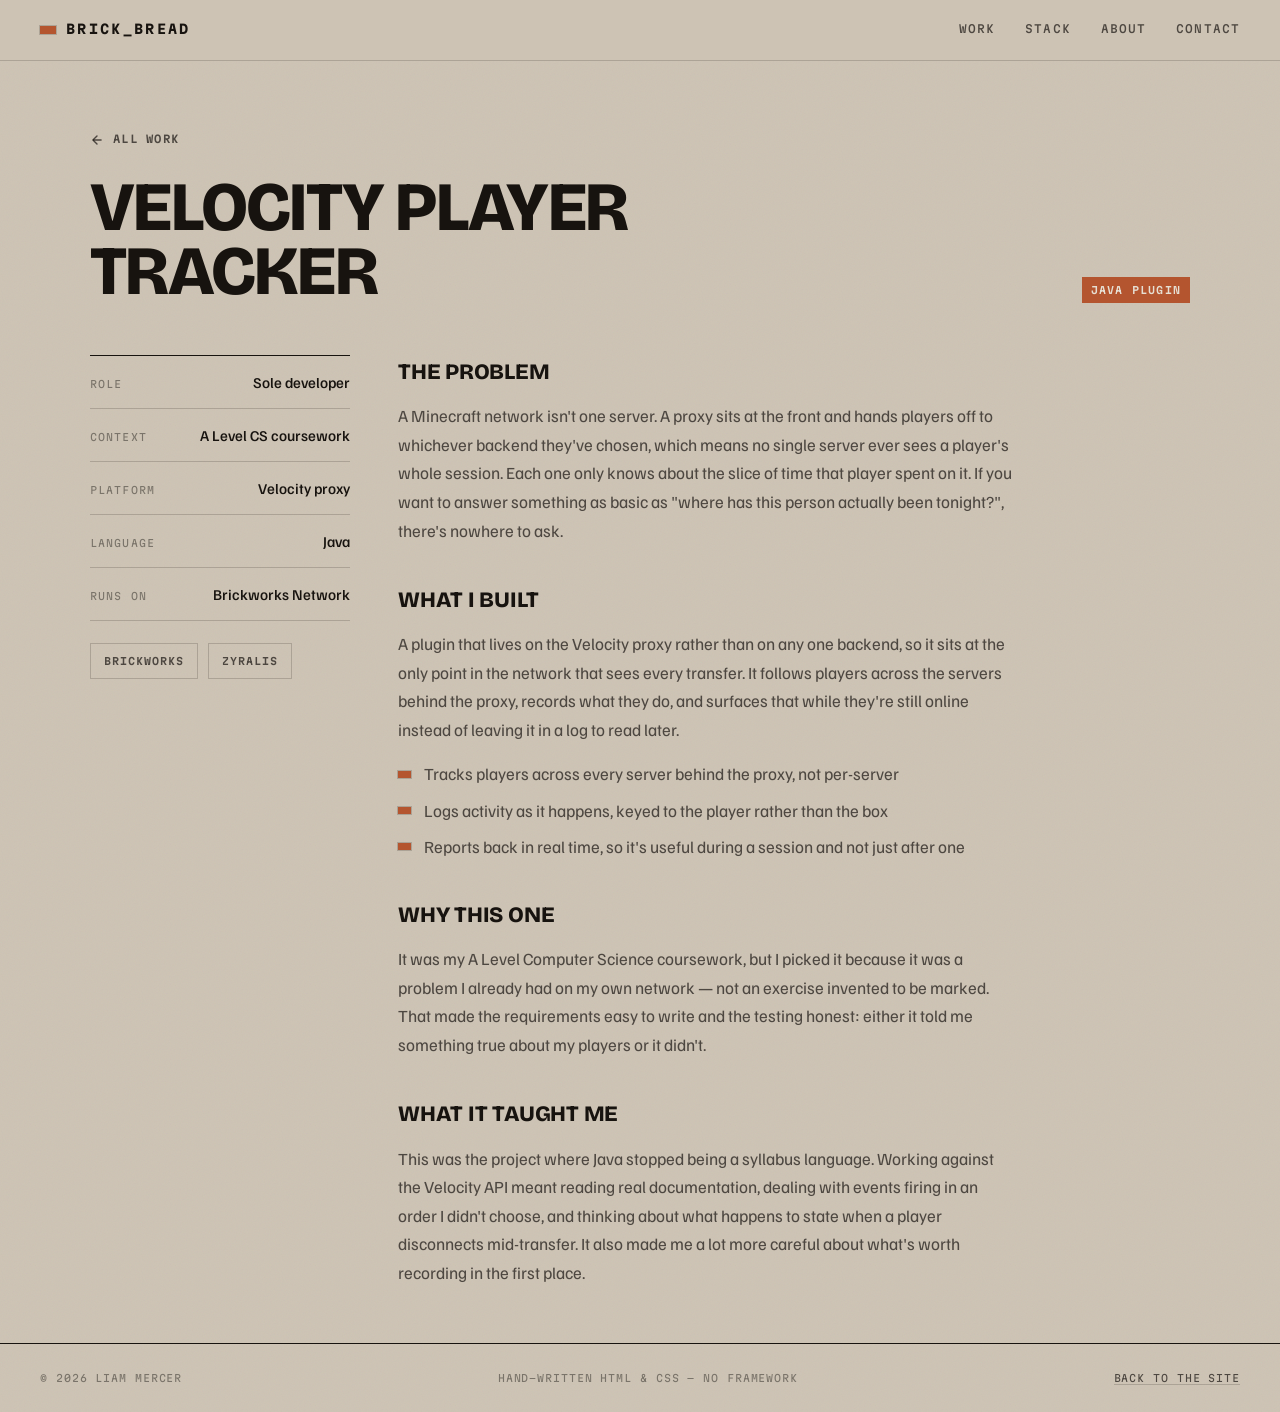
==== projects/index.html @ 7c5bc6f1 "Build personal site: annotated brick wall in fired clay Static, hand-written site for brick_bread — " ====
<!DOCTYPE html>
<html lang="en-GB">
<head>
<meta charset="utf-8">
<meta name="viewport" content="width=device-width, initial-scale=1">
<title>Write-ups — brick_bread</title>
<meta name="description" content="Longer write-ups on the Velocity Player Tracker, Brickworks Network and Zyralis Network.">
<meta name="theme-color" content="#cdc3b4">
<link rel="icon" href="../assets/favicon.svg" type="image/svg+xml">
<link rel="preconnect" href="https://fonts.googleapis.com">
<link rel="preconnect" href="https://fonts.gstatic.com" crossorigin>
<link href="https://fonts.googleapis.com/css2?family=Bricolage+Grotesque:opsz,wght@12..96,400;12..96,700;12..96,800&family=Familjen+Grotesk:wght@400;500;600&family=Martian+Mono:wght@400;500;600;700&display=swap" rel="stylesheet">
<link rel="stylesheet" href="../styles.css">
</head>
<body>

<a class="bb-skip" href="#main">Skip to content</a>

<header class="bb-nav">
  <a class="bb-wordmark" href="../">brick_bread</a>
  <nav class="bb-navlinks" aria-label="Sections">
    <a class="bb-navlink" href="../#work">Work</a>
    <a class="bb-navlink" href="../#stack">Stack</a>
    <a class="bb-navlink" href="../#about">About</a>
    <a class="bb-navlink" href="../#contact">Contact</a>
  </nav>
  <button class="bb-burger" id="bb-burger" aria-label="Open menu" aria-expanded="false" aria-controls="bb-sheet">
    <svg width="20" height="20" viewBox="0 0 24 24" fill="none" stroke="currentColor" stroke-width="2" aria-hidden="true"><path d="M3 6h18M3 12h18M3 18h18"/></svg>
  </button>
</header>

<div id="bb-sheet">
  <a href="../#work">Work</a>
  <a href="../#stack">Stack</a>
  <a href="../#about">About</a>
  <a href="../#contact">Contact</a>
</div>

<main id="main" class="bb-wrap">

<!-- ==================== VELOCITY PLAYER TRACKER ==================== -->
<article class="bb-case" id="tracker">
  <a class="bb-back" href="../#work">
    <svg width="14" height="14" viewBox="0 0 24 24" fill="none" stroke="currentColor" stroke-width="2.4" stroke-linecap="round" stroke-linejoin="round" aria-hidden="true"><path d="M19 12H6"/><path d="M12 19l-7-7 7-7"/></svg>
    All work
  </a>

  <div class="bb-case-head">
    <h1 class="bb-display">Velocity Player Tracker</h1>
    <span class="bb-role bb-role-clay">Java plugin</span>
  </div>

  <div class="bb-case-body">
    <aside class="bb-case-aside">
      <dl class="bb-spec">
        <div><dt>Role</dt><dd>Sole developer</dd></div>
        <div><dt>Context</dt><dd>A Level CS coursework</dd></div>
        <div><dt>Platform</dt><dd>Velocity proxy</dd></div>
        <div><dt>Language</dt><dd>Java</dd></div>
        <div><dt>Runs on</dt><dd>Brickworks Network</dd></div>
      </dl>
      <nav class="bb-case-switch" style="margin-top:22px;" aria-label="Other write-ups">
        <a href="#brickworks">Brickworks</a>
        <a href="#zyralis">Zyralis</a>
      </nav>
    </aside>

    <div class="bb-case-prose">
      <h2>The problem</h2>
      <p>
        A Minecraft network isn't one server. A proxy sits at the front and hands players
        off to whichever backend they've chosen, which means no single server ever sees a
        player's whole session. Each one only knows about the slice of time that player
        spent on it. If you want to answer something as basic as "where has this person
        actually been tonight?", there's nowhere to ask.
      </p>

      <h2>What I built</h2>
      <p>
        A plugin that lives on the Velocity proxy rather than on any one backend, so it
        sits at the only point in the network that sees every transfer. It follows players
        across the servers behind the proxy, records what they do, and surfaces that
        while they're still online instead of leaving it in a log to read later.
      </p>
      <ul>
        <li>Tracks players across every server behind the proxy, not per-server</li>
        <li>Logs activity as it happens, keyed to the player rather than the box</li>
        <li>Reports back in real time, so it's useful during a session and not just after one</li>
      </ul>

      <h2>Why this one</h2>
      <p>
        It was my A Level Computer Science coursework, but I picked it because it was a
        problem I already had on my own network — not an exercise invented to be marked.
        That made the requirements easy to write and the testing honest: either it told
        me something true about my players or it didn't.
      </p>

      <h2>What it taught me</h2>
      <p>
        This was the project where Java stopped being a syllabus language. Working against
        the Velocity API meant reading real documentation, dealing with events firing in an
        order I didn't choose, and thinking about what happens to state when a player
        disconnects mid-transfer. It also made me a lot more careful about what's worth
        recording in the first place.
      </p>
    </div>
  </div>
</article>

<!-- ==================== BRICKWORKS NETWORK ==================== -->
<article class="bb-case" id="brickworks">
  <a class="bb-back" href="../#work">
    <svg width="14" height="14" viewBox="0 0 24 24" fill="none" stroke="currentColor" stroke-width="2.4" stroke-linecap="round" stroke-linejoin="round" aria-hidden="true"><path d="M19 12H6"/><path d="M12 19l-7-7 7-7"/></svg>
    All work
  </a>

  <div class="bb-case-head">
    <h1 class="bb-display">Brickworks Network</h1>
    <span class="bb-role">Owner</span>
  </div>

  <div class="bb-case-body">
    <aside class="bb-case-aside">
      <dl class="bb-spec">
        <div><dt>Role</dt><dd>Owner &amp; developer</dd></div>
        <div><dt>Status</dt><dd>Ongoing</dd></div>
        <div><dt>Logic</dt><dd>Skript</dd></div>
        <div><dt>Front door</dt><dd>Velocity proxy</dd></div>
        <div><dt>I handle</dt><dd>Dev · hosting · content</dd></div>
      </dl>
      <nav class="bb-case-switch" style="margin-top:22px;" aria-label="Other write-ups">
        <a href="#tracker">Player Tracker</a>
        <a href="#zyralis">Zyralis</a>
      </nav>
    </aside>

    <div class="bb-case-prose">
      <h2>What it is</h2>
      <p>
        My own Minecraft network — the thing every other item on this site connects back
        to. There's no team to hand parts of it to, so I do all of it: the server logic,
        the hosting, and the content that gives anyone a reason to join in the first place.
      </p>

      <h2>Building it</h2>
      <p>
        The gameplay systems are written in Skript, which is where most of my server-side
        logic lives. A Velocity proxy sits in front as the front door, and everything runs
        on infrastructure I look after myself rather than a panel someone else controls.
      </p>
      <ul>
        <li>Custom server systems written and maintained in Skript</li>
        <li>Hosting, updates and uptime — including the parts that break at inconvenient times</li>
        <li>Content and media made around the network, not bolted on afterwards</li>
      </ul>

      <h2>Running it</h2>
      <p>
        Owning a network is mostly the unglamorous half: working out why something died,
        deciding whether a feature is worth the maintenance it will cost, and keeping
        players informed when it's down. Doing development and community at the same time
        means I feel the consequences of my own technical decisions quite quickly.
      </p>

      <h2>What it taught me</h2>
      <p>
        Almost everything I know about systems came from here. Self-hosting Brickworks is
        what pushed me into Linux, Docker and networking properly, and it's the reason I
        write code with "what happens when this fails at 2am" in mind.
      </p>
    </div>
  </div>
</article>

<!-- ==================== ZYRALIS NETWORK ==================== -->
<article class="bb-case" id="zyralis">
  <a class="bb-back" href="../#work">
    <svg width="14" height="14" viewBox="0 0 24 24" fill="none" stroke="currentColor" stroke-width="2.4" stroke-linecap="round" stroke-linejoin="round" aria-hidden="true"><path d="M19 12H6"/><path d="M12 19l-7-7 7-7"/></svg>
    All work
  </a>

  <div class="bb-case-head">
    <h1 class="bb-display">Zyralis Network</h1>
    <span class="bb-role">Media &amp; GM</span>
  </div>

  <div class="bb-case-body">
    <aside class="bb-case-aside">
      <dl class="bb-spec">
        <div><dt>Role</dt><dd>Media Manager</dd></div>
        <div><dt>Also</dt><dd>General Manager</dd></div>
        <div><dt>Status</dt><dd>Ongoing</dd></div>
        <div><dt>Focus</dt><dd>Content · community · ops</dd></div>
      </dl>
      <nav class="bb-case-switch" style="margin-top:22px;" aria-label="Other write-ups">
        <a href="#tracker">Player Tracker</a>
        <a href="#brickworks">Brickworks</a>
      </nav>
    </aside>

    <div class="bb-case-prose">
      <h2>The role</h2>
      <p>
        I'm Media Manager and one of the General Managers at Zyralis. The media half is
        content direction — deciding what gets made, how the network presents itself, and
        keeping that consistent. The GM half is the day-to-day of actually running a
        network with other people in it.
      </p>

      <h2>What I do</h2>
      <ul>
        <li>Set and hold the content direction across the network's media</li>
        <li>Work with the community directly, rather than through announcements only</li>
        <li>Handle day-to-day operations and the decisions that can't wait for a meeting</li>
      </ul>

      <h2>Why it's different to Brickworks</h2>
      <p>
        On Brickworks I answer to myself. At Zyralis I'm working inside someone else's
        network with a team, which means writing things down, agreeing on direction before
        acting, and handing work over cleanly. It's been the more useful of the two for
        learning how to work with people instead of just around them.
      </p>

      <h2>What it taught me</h2>
      <p>
        That the community side isn't separate from the technical side. A feature nobody
        understands might as well not exist, and an outage handled well costs you less
        than a quiet one handled badly.
      </p>
    </div>
  </div>
</article>

</main>

<footer class="bb-foot">
  <span>© 2026 Liam Mercer</span>
  <span>Hand-written HTML &amp; CSS — no framework</span>
  <span><a href="../">Back to the site</a></span>
</footer>

<script src="../script.js" defer></script>
</body>
</html>
---- styles.css ----
/* ==========================================================================
   brick_bread — personal site
   Direction: "node graph in fired clay". The page is the network, drawn.
   Ground is mortar-grey stock; the accent is a structural material, not trim.
   ========================================================================== */

:root {
  /* --- material palette --- */
  --kiln:    #17130f;   /* fired-black ink */
  --kiln-70: rgba(23, 19, 15, .70);
  --kiln-45: rgba(23, 19, 15, .45);
  --kiln-18: rgba(23, 19, 15, .18);
  --kiln-08: rgba(23, 19, 15, .08);

  --mortar:   #cdc3b4;  /* page ground — dusty mortar, not paper */
  --slip:     #e6dfd3;  /* raised / lit surface */
  --slip-hot: #ece6dc;  /* hover surface */

  --clay:      #b4552f; /* fired brick face — the primary accent */
  --clay-lit:  #c9663c; /* top face, light side */
  --clay-mid:  #a04a28; /* left face */
  --clay-dark: #7d3a20; /* right face, shadow side */

  --slate:      #3f6d8c; /* the cool layer: proxy, links, live state */
  --slate-lit:  #4f80a1;
  --slate-dark: #2c5570;

  /* --- type --- */
  --display: 'Bricolage Grotesque', 'Arial Black', sans-serif;
  --body:    'Familjen Grotesk', system-ui, sans-serif;
  --mono:    'Martian Mono', ui-monospace, monospace;

  /* --- measure --- */
  --gutter: 40px;
  --max: 1180px;
}

* { box-sizing: border-box; }

html {
  scroll-behavior: smooth;
  -webkit-text-size-adjust: 100%;
}

body {
  margin: 0;
  background: var(--mortar);
  color: var(--kiln);
  font-family: var(--body);
  font-size: 17px;
  line-height: 1.6;
  overflow-x: hidden;
  /* chipboard tooth: a fine grain over the whole ground */
  background-image: url("data:image/svg+xml,%3Csvg xmlns='http://www.w3.org/2000/svg' width='140' height='140'%3E%3Cfilter id='n'%3E%3CfeTurbulence type='fractalNoise' baseFrequency='.82' numOctaves='3'/%3E%3C/filter%3E%3Crect width='140' height='140' filter='url(%23n)' opacity='.055'/%3E%3C/svg%3E");
}

::selection { background: var(--clay); color: var(--slip); }

img, svg { max-width: 100%; }
a { color: inherit; }

:focus-visible {
  outline: 2px solid var(--clay);
  outline-offset: 3px;
}

.bb-skip {
  position: absolute;
  left: -9999px;
  top: 0;
  background: var(--kiln);
  color: var(--slip);
  font-family: var(--mono);
  font-size: 11px;
  letter-spacing: .1em;
  text-transform: uppercase;
  padding: 12px 18px;
  z-index: 200;
  text-decoration: none;
}
.bb-skip:focus { left: 12px; top: 12px; }

/* --------------------------------------------------------------------------
   Shared type roles
   -------------------------------------------------------------------------- */

.bb-display {
  font-family: var(--display);
  font-weight: 800;
  line-height: .92;
  letter-spacing: -.025em;
  text-transform: uppercase;
  margin: 0;
}

.bb-mono {
  font-family: var(--mono);
  font-size: 11px;
  font-weight: 500;
  letter-spacing: .06em;
  text-transform: uppercase;
}

/* section eyebrow: a tiny brick, the name, a mortar joint, then real meta */
.bb-eyebrow {
  display: flex;
  align-items: center;
  gap: 14px;
  margin: 0 0 34px;
  color: var(--kiln-70);
}
.bb-eyebrow::before {
  content: "";
  flex: none;
  width: 18px;
  height: 9px;
  background: var(--clay);
  box-shadow: 0 0 0 1px var(--kiln-18);
}
.bb-eyebrow-name { color: var(--kiln); font-weight: 700; letter-spacing: .12em; }
.bb-eyebrow-rule { flex: 1; height: 1px; background: var(--kiln-18); }
.bb-eyebrow-meta { flex: none; }

/* --------------------------------------------------------------------------
   Layout scaffold
   -------------------------------------------------------------------------- */

.bb-wrap {
  max-width: var(--max);
  margin: 0 auto;
  padding: 0 var(--gutter);
}

/* Each section sits in its own .bb-wrap so the joints between them can run
   full-bleed, which means sections are never siblings — the gap between two
   sections is this padding twice, with the hairline landing in the middle. */
.bb-section { padding: 96px 0; position: relative; }

.bb-joint { height: 1px; background: var(--kiln-18); margin: 0; border: 0; }

/* --------------------------------------------------------------------------
   Nav
   -------------------------------------------------------------------------- */

.bb-nav {
  position: sticky;
  top: 0;
  z-index: 60;
  display: flex;
  align-items: center;
  justify-content: space-between;
  gap: 20px;
  padding: 16px var(--gutter);
  background: var(--mortar);
  border-bottom: 1px solid var(--kiln-18);
}

.bb-wordmark {
  font-family: var(--mono);
  font-size: 13px;
  font-weight: 700;
  letter-spacing: .18em;
  text-transform: uppercase;
  text-decoration: none;
  display: inline-flex;
  align-items: center;
  gap: 10px;
}
.bb-wordmark::before {
  content: "";
  width: 16px;
  height: 8px;
  background: var(--clay);
  box-shadow: 0 0 0 1px var(--kiln-18);
}

.bb-navlinks { display: flex; align-items: center; gap: 30px; }

.bb-navlink {
  font-family: var(--mono);
  font-size: 11px;
  font-weight: 500;
  letter-spacing: .1em;
  text-transform: uppercase;
  text-decoration: none;
  color: var(--kiln-70);
  padding: 4px 0;
  border-bottom: 2px solid transparent;
  transition: color .15s linear, border-color .15s linear;
}
.bb-navlink:hover,
.bb-navlink[aria-current="true"] {
  color: var(--kiln);
  border-bottom-color: var(--clay);
}

.bb-burger {
  display: none;
  background: transparent;
  border: 1px solid var(--kiln-18);
  color: var(--kiln);
  padding: 9px;
  line-height: 0;
  cursor: pointer;
}

#bb-sheet {
  display: none;
  position: sticky;
  top: 57px;
  z-index: 59;
  background: var(--slip);
  border-bottom: 1px solid var(--kiln-18);
  padding: 8px var(--gutter) 18px;
}
#bb-sheet a {
  display: block;
  font-family: var(--mono);
  font-size: 12px;
  letter-spacing: .12em;
  text-transform: uppercase;
  text-decoration: none;
  padding: 15px 2px;
  border-bottom: 1px solid var(--kiln-08);
}
#bb-sheet.bb-open { display: block; }

/* --------------------------------------------------------------------------
   Hero — thesis left, the stack right
   -------------------------------------------------------------------------- */

.bb-hero {
  display: grid;
  grid-template-columns: minmax(0, 1fr) minmax(0, 1.05fr);
  gap: 56px;
  align-items: center;
  padding: 92px 0 104px;
}

.bb-hero-kicker {
  display: flex;
  flex-wrap: wrap;
  gap: 8px 12px;
  color: var(--kiln-70);
  margin: 0 0 26px;
}
.bb-hero-kicker b { color: var(--kiln); font-weight: 700; }
.bb-hero-kicker span[aria-hidden] { color: var(--clay); }

.bb-hero h1 { font-size: clamp(46px, 6.2vw, 90px); max-width: 13ch; }
.bb-hero h1 em { font-style: normal; color: var(--clay); }

.bb-lede {
  font-size: clamp(17px, 1.35vw, 19px);
  line-height: 1.62;
  color: var(--kiln-70);
  max-width: 46ch;
  margin: 26px 0 0;
}
.bb-lede strong { color: var(--kiln); font-weight: 600; }

.bb-actions { display: flex; flex-wrap: wrap; gap: 12px; margin-top: 34px; }

/* buttons: hard-edged pressed slabs — no glow, no radius */
.bb-btn {
  font-family: var(--mono);
  font-size: 11px;
  font-weight: 600;
  letter-spacing: .12em;
  text-transform: uppercase;
  text-decoration: none;
  padding: 15px 24px;
  display: inline-flex;
  align-items: center;
  gap: 10px;
  border: 1px solid var(--kiln);
  transition: transform .12s linear, box-shadow .12s linear, background .12s linear;
}
.bb-btn-solid {
  background: var(--clay);
  color: var(--slip);
  box-shadow: 4px 4px 0 var(--kiln);
}
.bb-btn-solid:hover { transform: translate(2px, 2px); box-shadow: 2px 2px 0 var(--kiln); }
.bb-btn-solid:active { transform: translate(4px, 4px); box-shadow: 0 0 0 var(--kiln); }

.bb-btn-ghost {
  background: transparent;
  color: var(--kiln);
  box-shadow: 4px 4px 0 var(--kiln-18);
}
.bb-btn-ghost:hover { background: var(--slip); transform: translate(2px, 2px); box-shadow: 2px 2px 0 var(--kiln-18); }

/* --------------------------------------------------------------------------
   Signature: the annotated wall (axonometric, five courses)
   -------------------------------------------------------------------------- */

.bb-stack-fig { margin: 0; position: relative; }
.bb-stack { display: block; width: 100%; height: auto; overflow: visible; }

/* Hover slides a course out of the wall toward the viewer, along the same axis
   as the brick's depth. It has to move this way rather than straight up: SVG
   paints in document order, so a course lifted upward would slide behind the
   one above it. Sliding out means it correctly overlaps the courses below. */
.bb-brick-body { transition: transform .22s cubic-bezier(.2, .7, .2, 1); }
.bb-brick:hover .bb-brick-body { transform: translate(-15px, 9px); }

.bb-face { stroke: var(--kiln); stroke-width: 1; stroke-linejoin: round; }
.bb-face-top   { fill: var(--clay-lit); }
.bb-face-left  { fill: var(--clay-mid); }
.bb-face-right { fill: var(--clay-dark); }

/* the proxy course is a different material — it isn't a game server */
.bb-brick-proxy .bb-face-top   { fill: var(--slate-lit); }
.bb-brick-proxy .bb-face-left  { fill: var(--slate); }
.bb-brick-proxy .bb-face-right { fill: var(--slate-dark); }

.bb-leader { stroke: var(--kiln-45); stroke-width: 1; fill: none; }
.bb-brick:hover .bb-leader { stroke: var(--kiln); }

/* Sizes are in viewBox units, not screen px: the 704-unit drawing renders into a
   ~535px column, so everything here lands about 0.76x smaller than it reads. */
.bb-anno-num {
  font-family: var(--mono);
  font-size: 14px;
  font-weight: 700;
  letter-spacing: .06em;
  fill: var(--clay);
}
.bb-anno-name {
  font-family: var(--mono);
  font-size: 16px;
  font-weight: 700;
  letter-spacing: .06em;
  fill: var(--kiln);
}
.bb-anno-sub { font-family: var(--body); font-size: 17px; fill: var(--kiln-70); }

.bb-stack-note {
  font-family: var(--mono);
  font-size: 10.5px;
  letter-spacing: .07em;
  text-transform: uppercase;
  color: var(--kiln-70);
  margin: 18px 0 0;
  padding-top: 14px;
  border-top: 1px solid var(--kiln-18);
  display: flex;
  align-items: center;
  gap: 10px;
}
.bb-dot { flex: none; width: 7px; height: 7px; background: var(--slate); border-radius: 50%; }

/* mobile twin of the annotations — read once per viewport */
.bb-stack-list { display: none; list-style: none; margin: 22px 0 0; padding: 0; }
.bb-stack-list li {
  display: flex;
  gap: 12px;
  align-items: baseline;
  padding: 11px 0;
  border-top: 1px solid var(--kiln-18);
}
.bb-stack-list b {
  font-family: var(--mono);
  font-size: 11.5px;
  letter-spacing: .08em;
  text-transform: uppercase;
}
.bb-stack-list span { color: var(--kiln-70); font-size: 14.5px; }
.bb-stack-list i {
  font-family: var(--mono);
  font-style: normal;
  font-size: 10px;
  color: var(--clay);
  flex: none;
  padding-top: 2px;
}

/* --------------------------------------------------------------------------
   Work — laid in running bond
   -------------------------------------------------------------------------- */

.bb-bond { display: grid; gap: 22px; }

.bb-course { display: grid; grid-template-columns: repeat(2, minmax(0, 1fr)); gap: 22px; }

/* one long brick — a soldier course */
.bb-course-single { grid-template-columns: minmax(0, 1fr); }

/* the next course carries its joint off-centre, so no two courses line up. Same
   reason a wall is laid in running bond and not stack bond: staggered joints. */
.bb-course-bond { grid-template-columns: minmax(0, .86fr) minmax(0, 1.14fr); }

.bb-card {
  display: flex;
  flex-direction: column;
  gap: 14px;
  text-decoration: none;
  background: var(--slip);
  border: 1px solid var(--kiln);
  box-shadow: 5px 5px 0 var(--kiln-18);
  padding: 26px 26px 24px;
  transition: transform .14s linear, box-shadow .14s linear, background .14s linear;
}
.bb-card:hover {
  transform: translate(3px, 3px);
  box-shadow: 2px 2px 0 var(--clay);
  background: var(--slip-hot);
}

.bb-card-top { display: flex; align-items: baseline; justify-content: space-between; gap: 16px; }

.bb-role {
  font-family: var(--mono);
  font-size: 10px;
  font-weight: 600;
  letter-spacing: .12em;
  text-transform: uppercase;
  color: var(--slip);
  background: var(--kiln);
  padding: 5px 9px;
  flex: none;
}
.bb-role-clay { background: var(--clay); }

.bb-card-meta {
  font-family: var(--mono);
  font-size: 10px;
  letter-spacing: .1em;
  color: var(--kiln-45);
  flex: none;
}

.bb-card h3 {
  font-family: var(--display);
  font-weight: 800;
  font-size: clamp(25px, 2.6vw, 34px);
  line-height: 1.02;
  letter-spacing: -.02em;
  text-transform: uppercase;
  margin: 4px 0 0;
}
.bb-card-lead h3 { font-size: clamp(30px, 3.6vw, 46px); }

.bb-card p {
  margin: 0;
  color: var(--kiln-70);
  font-size: 15.5px;
  line-height: 1.58;
  max-width: 54ch;
}

.bb-tags { display: flex; flex-wrap: wrap; gap: 7px; margin-top: auto; padding-top: 6px; }
.bb-tag {
  font-family: var(--mono);
  font-size: 10px;
  letter-spacing: .07em;
  text-transform: uppercase;
  color: var(--kiln-70);
  border: 1px solid var(--kiln-18);
  padding: 4px 8px;
}

.bb-card-cta {
  font-family: var(--mono);
  font-size: 10.5px;
  font-weight: 600;
  letter-spacing: .12em;
  text-transform: uppercase;
  color: var(--clay);
  display: inline-flex;
  align-items: center;
  gap: 8px;
}
.bb-card-cta svg { transition: transform .16s linear; }
.bb-card:hover .bb-card-cta svg { transform: translateX(4px); }

/* --------------------------------------------------------------------------
   Stack / manifest table
   -------------------------------------------------------------------------- */

.bb-manifest { border-top: 1px solid var(--kiln); }

.bb-row {
  display: grid;
  grid-template-columns: 1.1fr 1.5fr auto;
  gap: 18px;
  align-items: baseline;
  padding: 18px 4px;
  border-bottom: 1px solid var(--kiln-18);
  transition: background .14s linear, padding-left .14s linear;
}
.bb-row:hover { background: var(--slip); padding-left: 12px; }

.bb-row-name {
  font-family: var(--display);
  font-weight: 800;
  font-size: 21px;
  letter-spacing: -.01em;
  text-transform: uppercase;
}
.bb-row-what { color: var(--kiln-70); font-size: 15.5px; }

.bb-state {
  font-family: var(--mono);
  font-size: 9.5px;
  font-weight: 600;
  letter-spacing: .13em;
  text-transform: uppercase;
  padding: 5px 9px;
  border: 1px solid var(--kiln);
  white-space: nowrap;
  justify-self: end;
}
.bb-state-solid { background: var(--kiln); color: var(--slip); }
.bb-state-learn { background: transparent; color: var(--kiln-70); border-style: dashed; }
.bb-state-live  { background: var(--slate); color: var(--slip); border-color: var(--slate-dark); }

/* --------------------------------------------------------------------------
   About
   -------------------------------------------------------------------------- */

.bb-about { display: grid; grid-template-columns: 1.25fr 1fr; gap: 56px; align-items: start; }

.bb-prose p { margin: 0 0 18px; font-size: 17px; line-height: 1.68; color: var(--kiln-70); max-width: 56ch; }
.bb-prose p:last-child { margin-bottom: 0; }
.bb-prose strong { color: var(--kiln); font-weight: 600; }

.bb-spec { border-top: 1px solid var(--kiln); margin: 0; }
.bb-spec div {
  display: flex;
  justify-content: space-between;
  align-items: baseline;
  gap: 18px;
  padding: 14px 0;
  border-bottom: 1px solid var(--kiln-18);
}
.bb-spec dt {
  font-family: var(--mono);
  font-size: 10px;
  letter-spacing: .11em;
  text-transform: uppercase;
  color: var(--kiln-45);
  margin: 0;
  flex: none;
}
.bb-spec dd { margin: 0; font-size: 15px; text-align: right; font-weight: 500; }

/* --------------------------------------------------------------------------
   Contact
   -------------------------------------------------------------------------- */

.bb-contact { display: grid; grid-template-columns: 1fr 1fr; gap: 56px; align-items: center; }
.bb-contact h2 { font-size: clamp(40px, 5.4vw, 74px); max-width: 12ch; }
.bb-contact h2 em { font-style: normal; color: var(--clay); }

.bb-links { display: flex; flex-direction: column; gap: 12px; }

.bb-link-row {
  display: flex;
  align-items: center;
  gap: 16px;
  text-decoration: none;
  border: 1px solid var(--kiln);
  background: var(--slip);
  box-shadow: 4px 4px 0 var(--kiln-18);
  padding: 18px 20px;
  transition: transform .14s linear, box-shadow .14s linear, background .14s linear;
}
.bb-link-row:hover { transform: translate(2px, 2px); box-shadow: 2px 2px 0 var(--clay); background: var(--slip-hot); }
.bb-link-row svg { flex: none; }
.bb-link-label { font-family: var(--mono); font-size: 12px; font-weight: 600; letter-spacing: .1em; text-transform: uppercase; }
.bb-link-sub { font-size: 14px; color: var(--kiln-70); margin-left: auto; text-align: right; }

/* --------------------------------------------------------------------------
   Footer
   -------------------------------------------------------------------------- */

.bb-foot {
  border-top: 1px solid var(--kiln);
  padding: 26px var(--gutter);
  display: flex;
  flex-wrap: wrap;
  gap: 12px 26px;
  justify-content: space-between;
  align-items: center;
  font-family: var(--mono);
  font-size: 10px;
  letter-spacing: .09em;
  text-transform: uppercase;
  color: var(--kiln-45);
}
.bb-foot a { color: var(--kiln-70); text-decoration: none; border-bottom: 1px solid var(--kiln-18); }
.bb-foot a:hover { color: var(--clay); border-bottom-color: var(--clay); }

/* --------------------------------------------------------------------------
   Case studies (projects/)
   -------------------------------------------------------------------------- */

.bb-case { display: none; padding: 66px 0 40px; }
.bb-case.bb-case-on { display: block; }

.bb-case-head { display: flex; flex-wrap: wrap; align-items: flex-end; justify-content: space-between; gap: 24px; }
.bb-case h1 { font-size: clamp(36px, 5.4vw, 74px); max-width: 16ch; }
.bb-case-body { display: grid; grid-template-columns: 260px minmax(0, 1fr); gap: 48px; margin-top: 52px; align-items: start; }
.bb-case-aside { position: sticky; top: 92px; }

.bb-case-prose h2 {
  font-family: var(--display);
  font-weight: 800;
  font-size: 22px;
  letter-spacing: -.01em;
  text-transform: uppercase;
  margin: 38px 0 12px;
}
.bb-case-prose h2:first-child { margin-top: 0; }
.bb-case-prose p { margin: 0 0 16px; color: var(--kiln-70); line-height: 1.68; max-width: 62ch; }
.bb-case-prose ul { margin: 0 0 16px; padding-left: 0; list-style: none; max-width: 62ch; }
.bb-case-prose li {
  position: relative;
  padding-left: 26px;
  margin-bottom: 9px;
  color: var(--kiln-70);
  line-height: 1.6;
}
.bb-case-prose li::before {
  content: "";
  position: absolute;
  left: 0; top: .62em;
  width: 13px; height: 7px;
  background: var(--clay);
  box-shadow: 0 0 0 1px var(--kiln-18);
}

.bb-back {
  display: inline-flex;
  align-items: center;
  gap: 9px;
  font-family: var(--mono);
  font-size: 10.5px;
  font-weight: 600;
  letter-spacing: .12em;
  text-transform: uppercase;
  text-decoration: none;
  color: var(--kiln-70);
  margin-bottom: 28px;
}
.bb-back:hover { color: var(--clay); }
.bb-back svg { transition: transform .16s linear; }
.bb-back:hover svg { transform: translateX(-4px); }

.bb-case-switch { display: flex; flex-wrap: wrap; gap: 10px; margin: 0; }
.bb-case-switch a {
  font-family: var(--mono);
  font-size: 10px;
  font-weight: 600;
  letter-spacing: .1em;
  text-transform: uppercase;
  text-decoration: none;
  padding: 9px 13px;
  border: 1px solid var(--kiln-18);
  color: var(--kiln-70);
}
.bb-case-switch a:hover { border-color: var(--kiln); color: var(--kiln); }
.bb-case-switch a[aria-current="true"] { background: var(--kiln); border-color: var(--kiln); color: var(--slip); }

/* --------------------------------------------------------------------------
   Motion
   -------------------------------------------------------------------------- */

.bb-rise { opacity: 0; transform: translateY(18px); }
.bb-rise.bb-in { opacity: 1; transform: none; transition: opacity .55s ease, transform .55s cubic-bezier(.2, .7, .2, 1); }

/* the build: courses settle from the base up */
@keyframes bb-settle {
  from { opacity: 0; transform: translate(0, -34px); }
  to   { opacity: 1; transform: translate(0, 0); }
}
.bb-brick { animation: bb-settle .62s cubic-bezier(.2, .8, .25, 1) backwards; }
.bb-brick-1 { animation-delay: .05s; }
.bb-brick-2 { animation-delay: .16s; }
.bb-brick-3 { animation-delay: .27s; }
.bb-brick-4 { animation-delay: .38s; }
.bb-brick-5 { animation-delay: .49s; }

/* --------------------------------------------------------------------------
   Responsive
   -------------------------------------------------------------------------- */

@media (max-width: 1040px) {
  .bb-hero { grid-template-columns: minmax(0, 1fr); gap: 46px; padding-top: 68px; }
  .bb-about, .bb-contact { grid-template-columns: minmax(0, 1fr); gap: 38px; }
  .bb-case-body { grid-template-columns: minmax(0, 1fr); gap: 34px; }
  .bb-case-aside { position: static; }
}

@media (max-width: 860px) {
  :root { --gutter: 26px; }
  .bb-navlinks { display: none; }
  .bb-burger { display: block; }
  .bb-section { padding: 68px 0; }
  .bb-course { grid-template-columns: minmax(0, 1fr); }
  /* one card per row on narrow screens: no bond to stagger */
  .bb-course-bond, .bb-course-single { grid-template-columns: minmax(0, 1fr); }
  .bb-row { grid-template-columns: minmax(0, 1fr) auto; }
  .bb-row-what { grid-column: 1 / -1; }
  .bb-eyebrow-meta { display: none; }
}

@media (max-width: 760px) {
  .bb-anno { display: none; }
  .bb-stack-list { display: block; }
}

@media (max-width: 560px) {
  .bb-link-sub { display: none; }
  .bb-spec div { flex-direction: column; gap: 3px; }
  .bb-spec dd { text-align: left; }
  .bb-foot { justify-content: flex-start; }
}

@media (prefers-reduced-motion: reduce) {
  html { scroll-behavior: auto; }
  *, *::before, *::after {
    animation-duration: .01ms !important;
    animation-delay: 0s !important;
    transition-duration: .01ms !important;
  }
  .bb-rise { opacity: 1; transform: none; }
}

@media print {
  .bb-nav, #bb-sheet { display: none; }
  body { background: #fff; background-image: none; }
}
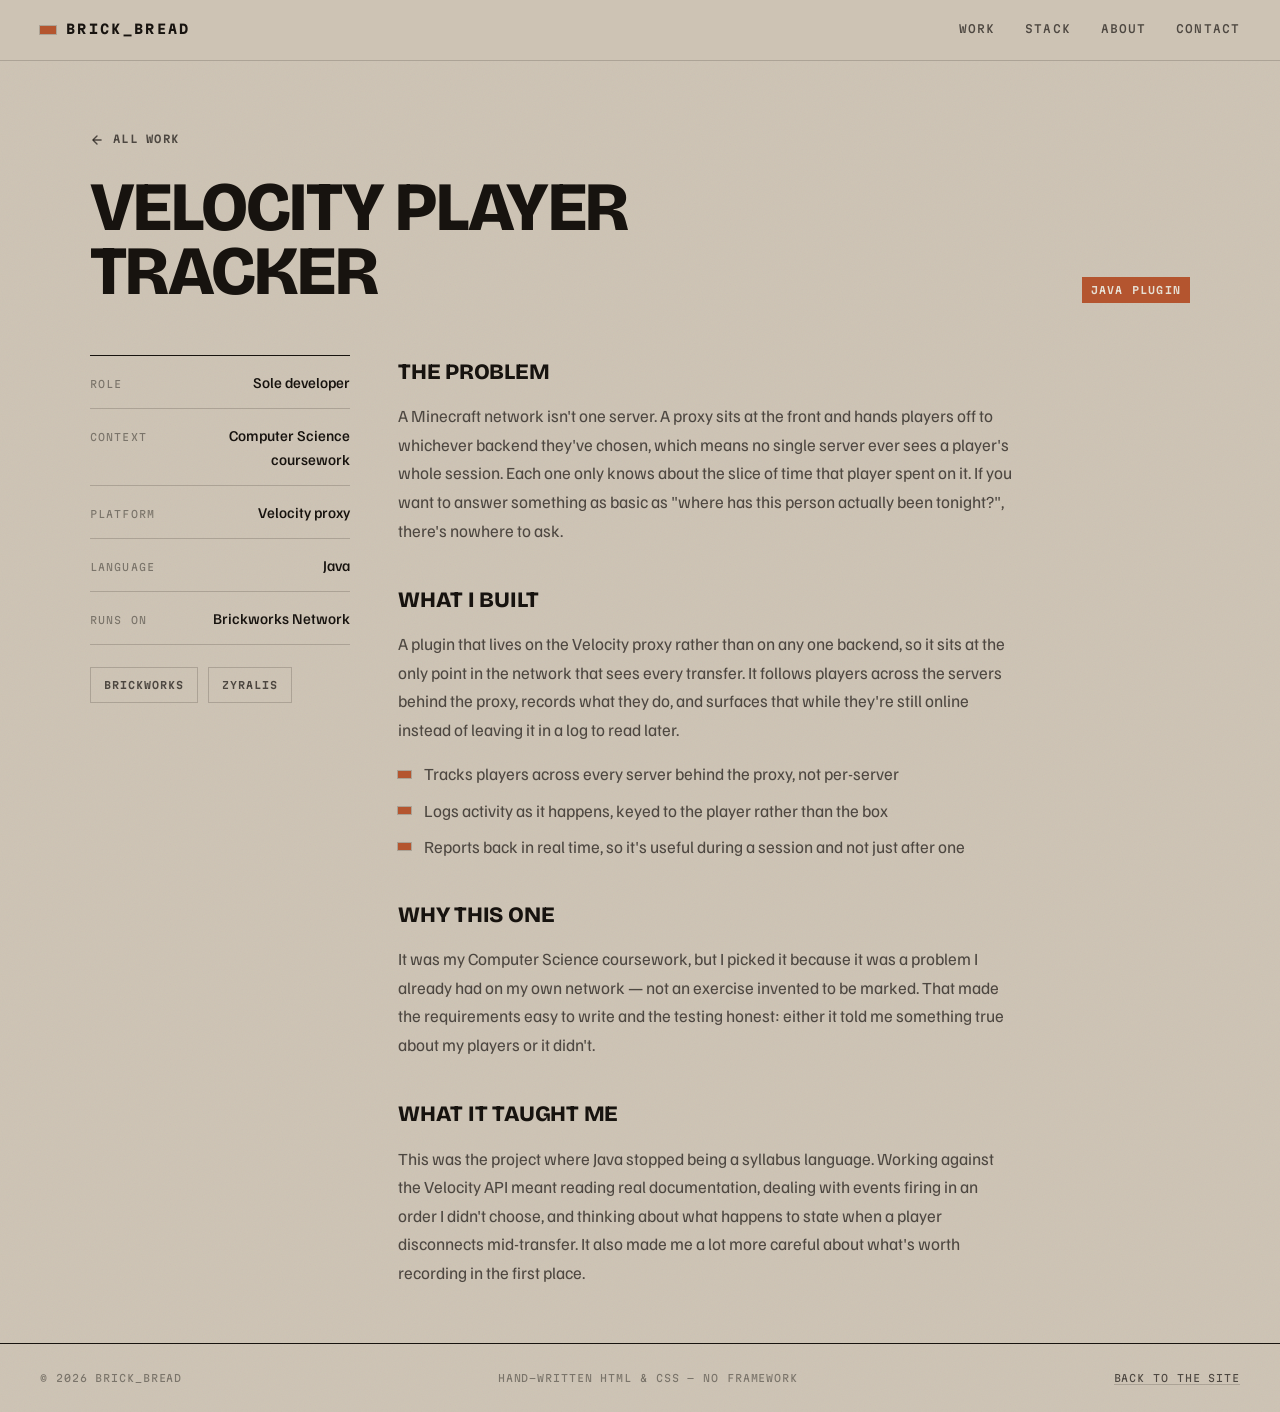
==== commit 6e83c5d7: "Remove personal information and LinkedIn from the site Scrubs identifying details, leaving the brick" ====
--- a/projects/index.html
+++ b/projects/index.html
@@ -54,7 +54,7 @@
     <aside class="bb-case-aside">
       <dl class="bb-spec">
         <div><dt>Role</dt><dd>Sole developer</dd></div>
-        <div><dt>Context</dt><dd>A Level CS coursework</dd></div>
+        <div><dt>Context</dt><dd>Computer Science coursework</dd></div>
         <div><dt>Platform</dt><dd>Velocity proxy</dd></div>
         <div><dt>Language</dt><dd>Java</dd></div>
         <div><dt>Runs on</dt><dd>Brickworks Network</dd></div>
@@ -90,7 +90,7 @@
 
       <h2>Why this one</h2>
       <p>
-        It was my A Level Computer Science coursework, but I picked it because it was a
+        It was my Computer Science coursework, but I picked it because it was a
         problem I already had on my own network — not an exercise invented to be marked.
         That made the requirements easy to write and the testing honest: either it told
         me something true about my players or it didn't.
@@ -236,7 +236,7 @@
 </main>
 
 <footer class="bb-foot">
-  <span>© 2026 Liam Mercer</span>
+  <span>© 2026 brick_bread</span>
   <span>Hand-written HTML &amp; CSS — no framework</span>
   <span><a href="../">Back to the site</a></span>
 </footer>
